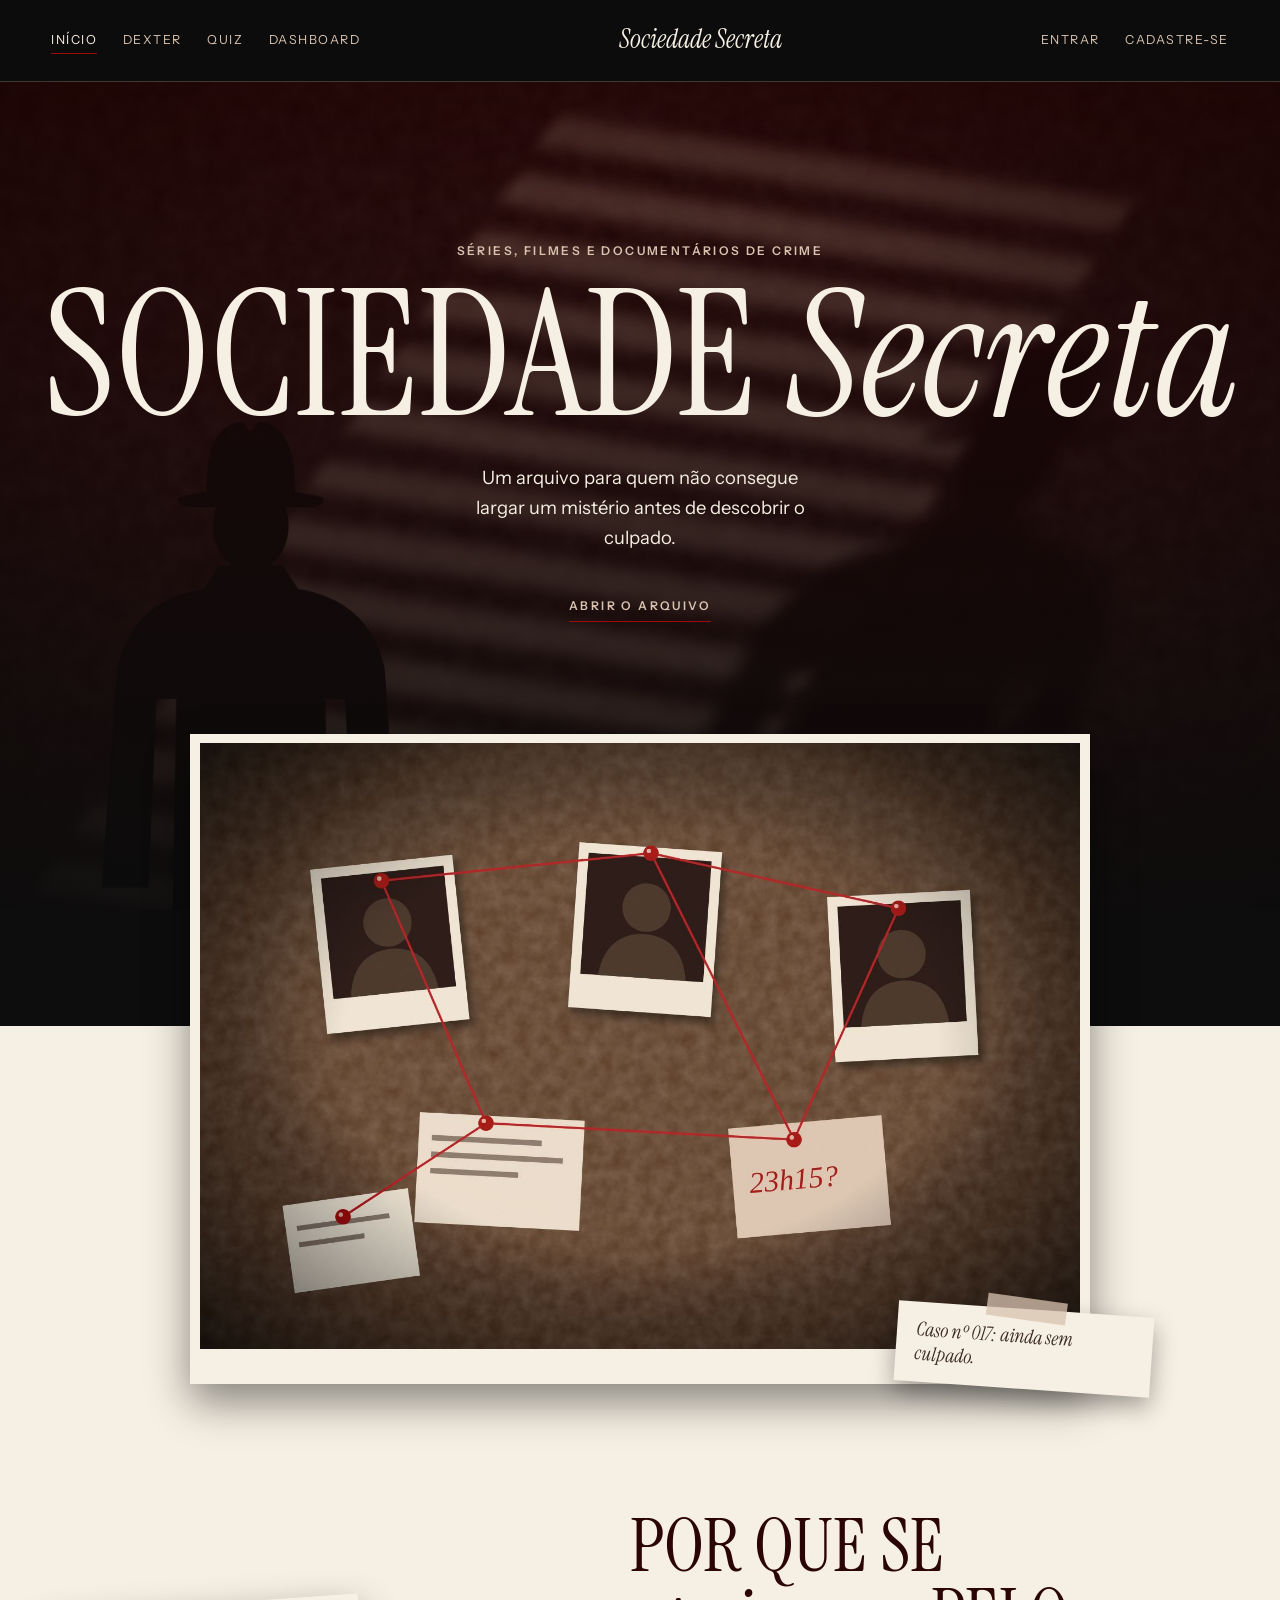
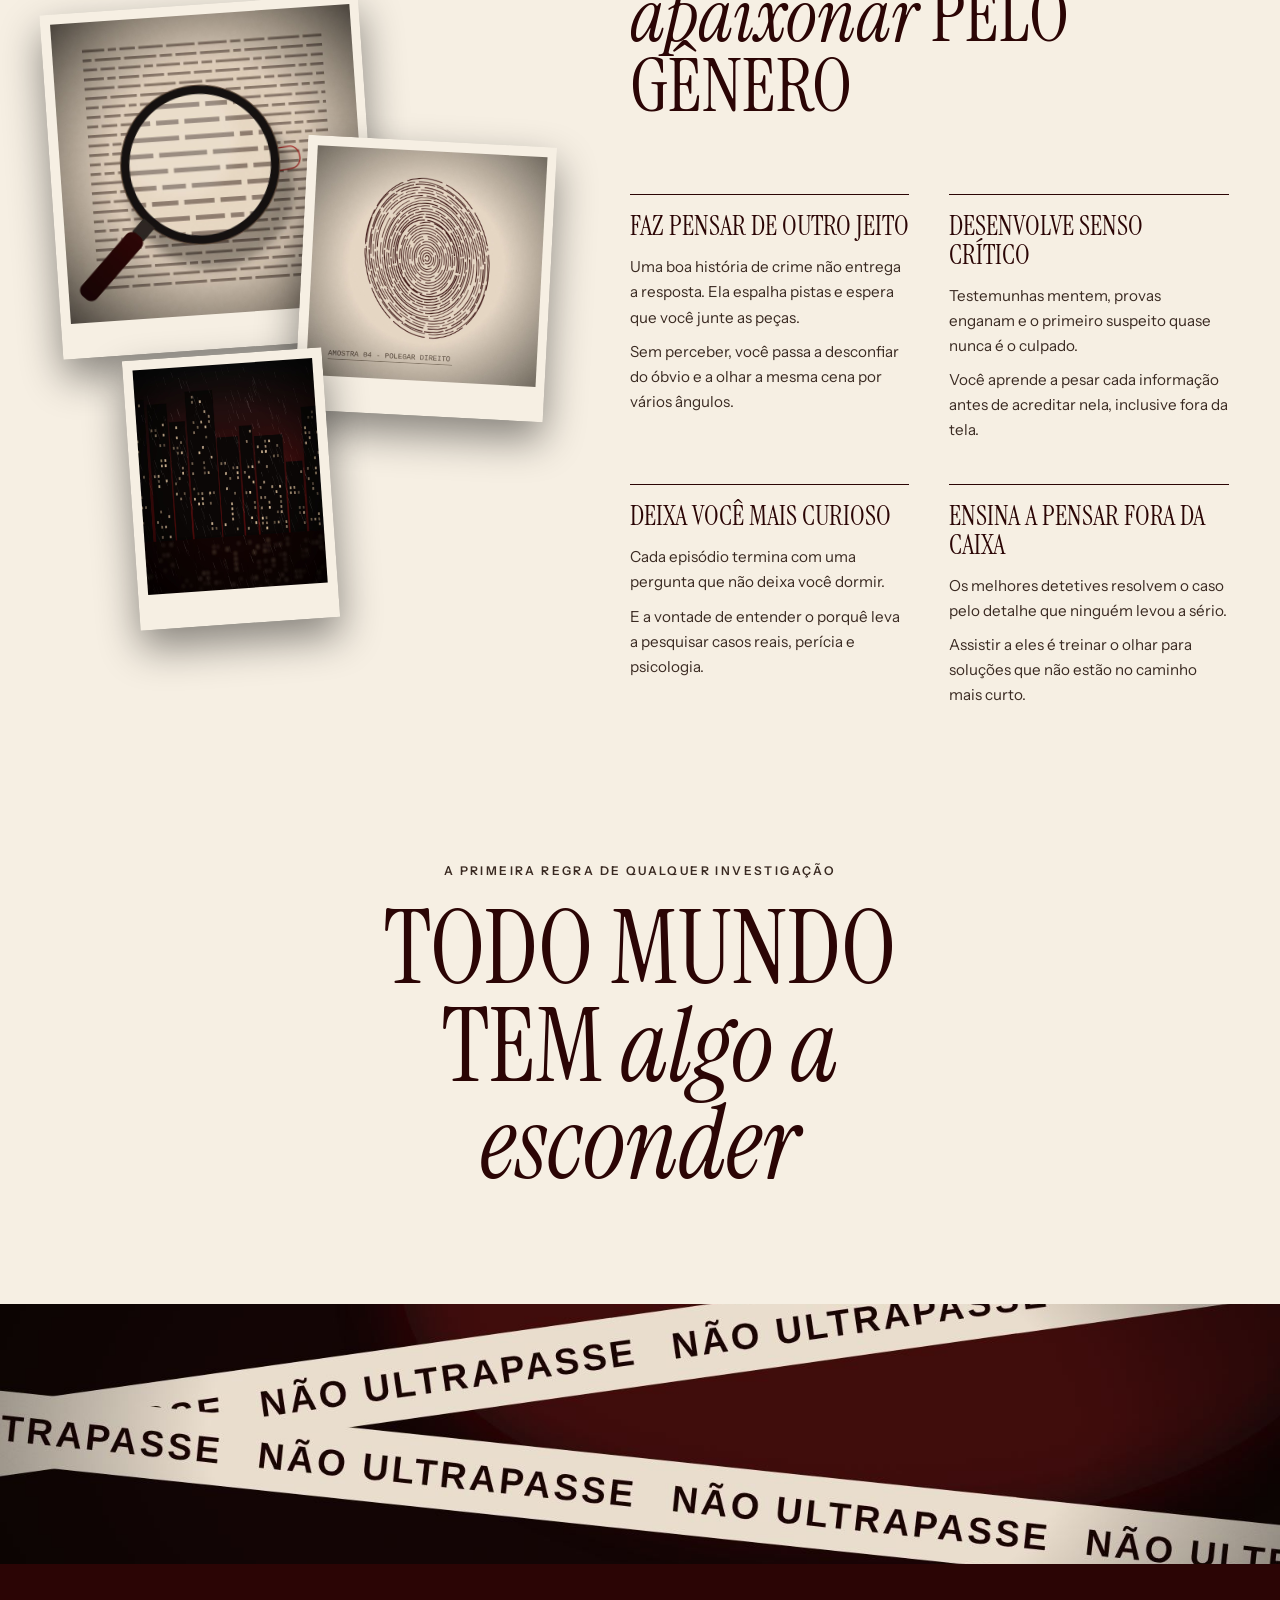
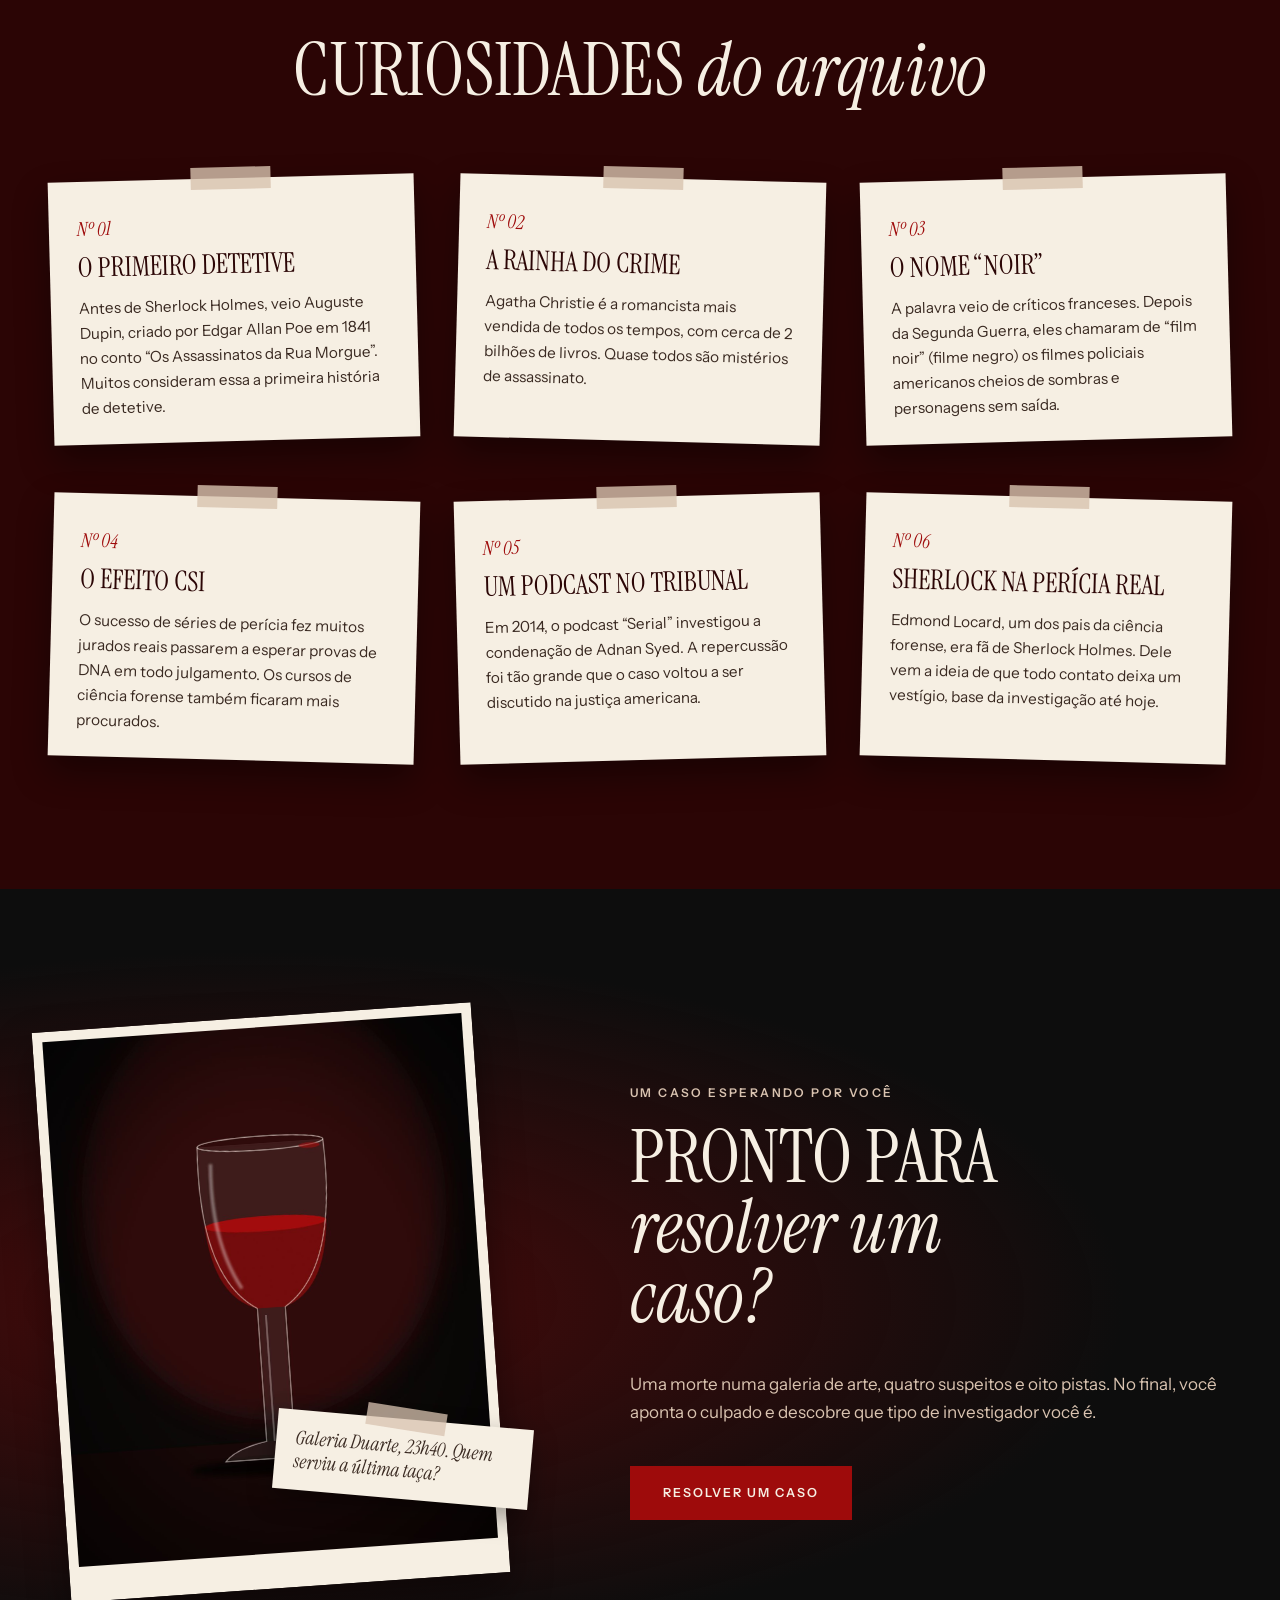
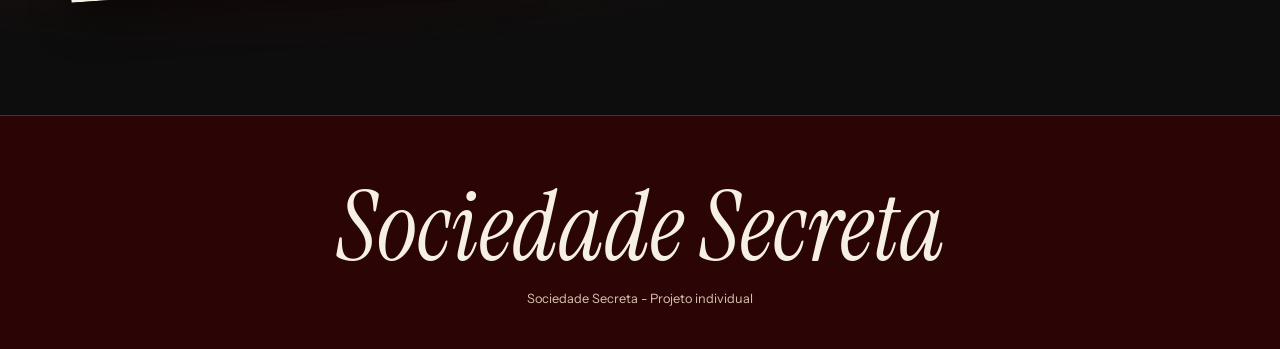
==== public/index.html @ 2623f2fc "Estrutura do projeto e telas principais" ====
<!DOCTYPE html>
<html lang="pt-BR">
<head>
    <!-- Acentos e caracteres especiais -->
    <meta charset="UTF-8">
    <!-- Faz a página se ajustar à tela do celular -->
    <meta name="viewport" content="width=device-width, initial-scale=1.0">
    <title>Sociedade Secreta | Início</title>
    <!-- Fontes do Google: Instrument Serif (títulos) e Instrument Sans (textos) -->
    <link rel="preconnect" href="https://fonts.googleapis.com">
    <link rel="preconnect" href="https://fonts.gstatic.com" crossorigin>
    <link rel="stylesheet" href="https://fonts.googleapis.com/css2?family=Instrument+Sans:wght@400;600&family=Instrument+Serif:ital@0;1&display=swap">
    <!-- CSS comum a todas as páginas -->
    <link rel="stylesheet" href="css/base.css">
    <!-- CSS só desta página -->
    <link rel="stylesheet" href="css/index.css">
</head>
<body>

    <!-- MENU: igual nas 3 páginas -->
    <!-- aria-current="page" marca a página em que a pessoa está -->
    <nav class="menu">
        <a href="index.html" class="logo">Sociedade Secreta</a>
        <a href="index.html" aria-current="page">Início</a>
        <a href="dexter.html">Dexter</a>
        <a href="quiz.html">Quiz</a>
        <a href="dashboard.html">Dashboard</a>
        <a href="login.html">Entrar</a>
        <a href="cadastro.html">Cadastre-se</a>
    </nav>

    <!-- 1. CABEÇALHO: foto de fundo, nome do site e frase de mistério -->
    <header class="cabecalho">
        <p class="rotulo">Séries, filmes e documentários de crime</p>
        <h1>Sociedade <em>Secreta</em></h1>
        <p class="frase">Um arquivo para quem não consegue largar um mistério antes de descobrir o culpado.</p>
        <a href="#por-que" class="rolar">Abrir o arquivo</a>
    </header>

    <!-- <main> guarda o conteúdo principal da página -->
    <main>

        <!-- Foto grande que fica metade no cabeçalho, metade na seção clara -->
        <div class="foto-entrada">
            <img src="img/quadro-pistas.jpg" alt="Quadro de investigação com fotos de suspeitos ligadas por um fio vermelho" class="moldura">
            <p class="bilhete">Caso nº 017: ainda sem culpado.</p>
        </div>

        <!-- 2. POR QUE SE APAIXONAR: colagem de fotos + 4 cartões -->
        <section id="por-que" class="secao-motivos">

            <!-- Colagem: fotos sobrepostas e tortas -->
            <div class="colagem">
                <img src="img/lupa.jpg" alt="Lupa sobre um documento datilografado" class="moldura gira-esq foto-1">
                <img src="img/digital.jpg" alt="Impressão digital em papel" class="moldura gira-dir foto-2">
                <img src="img/cidade-chuva.jpg" alt="Prédios à noite na chuva" class="moldura gira-esq foto-3">
            </div>

            <div class="motivos-texto">
                <h2>Por que se <em>apaixonar</em> pelo gênero</h2>

                <!-- Cada <article> é um cartão -->
                <article class="cartao">
                    <h3>Faz pensar de outro jeito</h3>
                    <p>Uma boa história de crime não entrega a resposta. Ela espalha pistas e espera que você junte as peças.</p>
                    <p>Sem perceber, você passa a desconfiar do óbvio e a olhar a mesma cena por vários ângulos.</p>
                </article>

                <article class="cartao">
                    <h3>Desenvolve senso crítico</h3>
                    <p>Testemunhas mentem, provas enganam e o primeiro suspeito quase nunca é o culpado.</p>
                    <p>Você aprende a pesar cada informação antes de acreditar nela, inclusive fora da tela.</p>
                </article>

                <article class="cartao">
                    <h3>Deixa você mais curioso</h3>
                    <p>Cada episódio termina com uma pergunta que não deixa você dormir.</p>
                    <p>E a vontade de entender o porquê leva a pesquisar casos reais, perícia e psicologia.</p>
                </article>

                <article class="cartao">
                    <h3>Ensina a pensar fora da caixa</h3>
                    <p>Os melhores detetives resolvem o caso pelo detalhe que ninguém levou a sério.</p>
                    <p>Assistir a eles é treinar o olhar para soluções que não estão no caminho mais curto.</p>
                </article>
            </div>
        </section>

        <!-- FRASE DE DESTAQUE: faz a ponte para as curiosidades -->
        <section class="secao-frase">
            <p class="rotulo">A primeira regra de qualquer investigação</p>
            <h2>Todo mundo tem <em>algo a esconder</em></h2>
        </section>

        <!-- 3. CURIOSIDADES: 6 fichas presas com fita -->
        <!-- O número "Nº 01, Nº 02..." é criado pelo CSS -->
        <section id="curiosidades" class="secao-curiosidades">
            <img src="img/fita.jpg" alt="" class="faixa-fita">
            <h2>Curiosidades <em>do arquivo</em></h2>

            <article class="cartao">
                <h3>O primeiro detetive</h3>
                <p>Antes de Sherlock Holmes, veio Auguste Dupin, criado por Edgar Allan Poe em 1841 no conto “Os Assassinatos da Rua Morgue”. Muitos consideram essa a primeira história de detetive.</p>
            </article>

            <article class="cartao">
                <h3>A rainha do crime</h3>
                <p>Agatha Christie é a romancista mais vendida de todos os tempos, com cerca de 2 bilhões de livros. Quase todos são mistérios de assassinato.</p>
            </article>

            <article class="cartao">
                <h3>O nome “noir”</h3>
                <p>A palavra veio de críticos franceses. Depois da Segunda Guerra, eles chamaram de “film noir” (filme negro) os filmes policiais americanos cheios de sombras e personagens sem saída.</p>
            </article>

            <article class="cartao">
                <h3>O efeito CSI</h3>
                <p>O sucesso de séries de perícia fez muitos jurados reais passarem a esperar provas de DNA em todo julgamento. Os cursos de ciência forense também ficaram mais procurados.</p>
            </article>

            <article class="cartao">
                <h3>Um podcast no tribunal</h3>
                <p>Em 2014, o podcast “Serial” investigou a condenação de Adnan Syed. A repercussão foi tão grande que o caso voltou a ser discutido na justiça americana.</p>
            </article>

            <article class="cartao">
                <h3>Sherlock na perícia real</h3>
                <p>Edmond Locard, um dos pais da ciência forense, era fã de Sherlock Holmes. Dele vem a ideia de que todo contato deixa um vestígio, base da investigação até hoje.</p>
            </article>
        </section>

        <!-- 4. CHAMADA FINAL: foto da taça + convite para o quiz -->
        <section id="chamada" class="secao-chamada">
            <div class="chamada-foto">
                <img src="img/taca.jpg" alt="Taça de vinho tinto em uma mesa escura" class="moldura gira-esq">
                <p class="bilhete">Galeria Duarte, 23h40. Quem serviu a última taça?</p>
            </div>
            <div class="chamada-texto">
                <p class="rotulo">Um caso esperando por você</p>
                <h2>Pronto para <em>resolver um caso?</em></h2>
                <p>Uma morte numa galeria de arte, quatro suspeitos e oito pistas. No final, você aponta o culpado e descobre que tipo de investigador você é.</p>
                <!-- Link com cara de botão (visual no base.css) -->
                <a href="quiz.html" class="botao">Resolver um caso</a>
            </div>
        </section>

    </main>

    <!-- 5. RODAPÉ -->
    <footer class="rodape">
        <p class="logo-rodape"><em>Sociedade Secreta</em></p>
        <p>Sociedade Secreta - Projeto individual</p>
    </footer>

</body>
</html>
---- public/css/base.css ----
/* =============================================
   BASE - Sociedade Secreta
   Estilos que TODAS as páginas usam:
   cores, fontes, menu, botões, molduras,
   bilhetes e rodapé.
   ============================================= */


/* ---------- CORES E FONTES (variáveis) ---------- */
/* Para usar uma cor: color: var(--creme); */
:root {
    --vinho-escuro: #2B0505;
    --vinho: #4A0A0A;
    --carvao: #0D0D0D;
    --sangue: #9E0B0B;
    --creme: #F6EFE3;
    --bege: #D9C3B0;
    --tinta: #3A2A22;             /* marrom escuro para texto sobre creme */
    --erro: #F4A9A0;              /* vermelho claro, legível no escuro */
    --linha: rgba(217, 195, 176, 0.25);

    --fonte-titulo: "Instrument Serif", "Times New Roman", serif;
    --fonte-texto: "Instrument Sans", "Segoe UI", Arial, sans-serif;
}


/* ---------- AJUSTES GERAIS ---------- */

* {
    box-sizing: border-box;
}

html {
    scroll-behavior: smooth; /* rolagem suave nos links internos (#) */
}

body {
    margin: 0;
    background-color: var(--carvao);
    color: var(--bege);
    font-family: var(--fonte-texto);
    font-size: 1.0625rem;
    line-height: 1.65;
}

/* Títulos: serifada, em caixa alta e com linhas bem juntas */
h1, h2, h3 {
    font-family: var(--fonte-titulo);
    font-weight: 400;
    color: var(--creme);
    text-transform: uppercase;
    line-height: 0.95;
    margin: 0 0 0.5em;
}

/* <em> dentro do título: itálico e sem caixa alta */
h1 em, h2 em, h3 em {
    text-transform: none;
}

h2 {
    font-size: clamp(2.6rem, 6vw, 4.6rem);
}

h3 {
    font-size: 1.7rem;
    line-height: 1.05;
}

p {
    margin: 0 0 1em;
    max-width: 62ch;
}

img {
    max-width: 100%;
    display: block;
}


/* ---------- RÓTULO PEQUENO ---------- */
/* Texto miúdo acima de alguns títulos, como etiqueta de arquivo */

.rotulo {
    font-size: 0.75rem;
    font-weight: 600;
    letter-spacing: 0.2em;
    text-transform: uppercase;
    margin-bottom: 1.25rem;
}


/* ---------- MENU ---------- */
/* Links à esquerda, logo no meio, conta à direita.
   "order" muda a ordem visual sem mexer no HTML. */

.menu {
    position: sticky;
    top: 0;
    z-index: 20;
    display: flex;
    align-items: center;
    gap: 1.6rem;
    padding: 1rem 4vw;
    background-color: rgba(13, 13, 13, 0.9);
    border-bottom: 1px solid var(--linha);
    font-size: 0.78rem;
    letter-spacing: 0.12em;
    text-transform: uppercase;
}

.menu a {
    order: 1;
    color: var(--bege);
    text-decoration: none;
    padding: 0.2rem 0;
    border-bottom: 1px solid transparent;
    transition: color 0.2s, border-color 0.2s;
}

.menu a:hover,
.menu a[aria-current="page"] {
    color: var(--creme);
    border-bottom-color: var(--sangue);
}

/* Logo no meio, empurrando os lados */
.menu .logo {
    order: 2;
    margin: 0 auto;
    font-family: var(--fonte-titulo);
    font-style: italic;
    font-size: 1.6rem;
    letter-spacing: 0;
    text-transform: none;
    color: var(--creme);
    border: 0;
}

.menu a[href="login.html"],
.menu a[href="cadastro.html"] {
    order: 3;
}


/* ---------- BOTÕES ---------- */
/* .botao é um link com cara de botão; button é o botão de verdade */

.botao,
button {
    display: inline-block;
    padding: 1rem 2rem;
    background-color: var(--sangue);
    color: var(--creme);
    border: 1px solid var(--sangue);
    border-radius: 0;
    font-family: var(--fonte-texto);
    font-size: 0.78rem;
    font-weight: 600;
    letter-spacing: 0.16em;
    text-transform: uppercase;
    text-decoration: none;
    cursor: pointer;
    transition: background-color 0.25s, color 0.25s, border-color 0.25s;
}

.botao:hover,
button:hover {
    background-color: var(--creme);
    color: var(--vinho-escuro);
    border-color: var(--creme);
}


/* ---------- FOCO VISÍVEL (acessibilidade) ---------- */

a:focus-visible,
button:focus-visible,
input:focus-visible {
    outline: 2px solid var(--creme);
    outline-offset: 3px;
}


/* ---------- MOLDURA DE FOTO ---------- */
/* Borda creme grossa e sombra, como uma foto revelada.
   .gira-esq e .gira-dir deixam a foto um pouco torta. */

.moldura {
    background-color: var(--creme);
    padding: 0.6rem 0.6rem 2.2rem;
    box-shadow: 0 18px 40px rgba(0, 0, 0, 0.45);
    transition: transform 0.4s;
}

.gira-esq { transform: rotate(-4deg); }
.gira-dir { transform: rotate(3deg); }

/* Ao passar o mouse, a foto se endireita */
.moldura:hover {
    transform: rotate(0deg) scale(1.02);
}


/* ---------- BILHETE ---------- */
/* Papel solto com um pedaço de fita adesiva em cima */

.bilhete {
    position: relative;
    display: inline-block;
    max-width: 16rem;
    padding: 1rem 1.2rem;
    background-color: var(--creme);
    color: var(--tinta);
    font-family: var(--fonte-titulo);
    font-style: italic;
    font-size: 1.2rem;
    line-height: 1.25;
    box-shadow: 0 10px 24px rgba(0, 0, 0, 0.35);
    transform: rotate(-3deg);
}

/* A fita: um retângulo claro e transparente */
.bilhete::before {
    content: "";
    position: absolute;
    top: -0.7rem;
    left: 50%;
    width: 5rem;
    height: 1.4rem;
    margin-left: -2.5rem;
    background-color: rgba(217, 195, 176, 0.75);
    transform: rotate(4deg);
}


/* ---------- RODAPÉ ---------- */

.rodape {
    padding: 4rem 4vw 2.5rem;
    background-color: var(--vinho-escuro);
    border-top: 1px solid var(--sangue);
    text-align: center;
}

.rodape .logo-rodape {
    margin: 0 auto 0.75rem;
    max-width: none;
    font-family: var(--fonte-titulo);
    font-size: clamp(2.6rem, 8vw, 6rem);
    line-height: 1;
    color: var(--creme);
}

.rodape p {
    margin: 0 auto;
    font-size: 0.8rem;
}


/* ---------- CELULAR ---------- */

@media (max-width: 700px) {
    /* Logo numa linha só e links embaixo, centralizados */
    .menu {
        position: static;
        flex-wrap: wrap;
        justify-content: center;
        gap: 0.4rem 1.1rem;
        padding: 1rem;
    }
    .menu .logo {
        order: 0;
        width: 100%;
        text-align: center;
    }
    .rodape {
        padding: 3rem 1rem 2rem;
    }
}


/* ---------- MENOS MOVIMENTO ---------- */
/* Respeita quem pediu no sistema para reduzir animações */

@media (prefers-reduced-motion: reduce) {
    * {
        animation: none !important;
        transition: none !important;
        scroll-behavior: auto !important;
    }
}
---- public/css/index.css ----
/* =============================================
   INÍCIO (index.html)
   Cores, fontes, menu, botões, molduras,
   bilhetes e rodapé estão em base.css.
   ============================================= */


/* ---------- 1. CABEÇALHO ---------- */
/* Foto de fundo coberta por uma camada vinho,
   para o texto continuar legível. */

.cabecalho {
    min-height: 92vh;
    display: flex;
    flex-direction: column;
    align-items: center;
    justify-content: center;
    padding: 6rem 1rem 14rem; /* espaço embaixo para a foto que "sobe" */
    text-align: center;
    background:
        linear-gradient(rgba(43, 5, 5, 0.55), rgba(13, 13, 13, 0.85)),
        url("../img/persiana.jpg") center / cover;
}

.cabecalho h1 {
    font-size: clamp(4rem, 14vw, 11rem);
    line-height: 0.85;
    margin-bottom: 2rem;
}

/* Frase com uma tarja preta por cima, como documento censurado.
   A tarja sai ao carregar a página. */
.cabecalho .frase {
    position: relative;
    max-width: 30ch;
    font-size: 1.15rem;
    color: var(--creme);
}

.cabecalho .frase::after {
    content: "";
    position: absolute;
    inset: -0.2rem -0.4rem;
    background-color: var(--carvao);
    transform: scaleX(0);   /* estado final: tarja escondida */
    transform-origin: right;
    animation: tirar-tarja 1.1s ease-in-out 0.7s both;
}

@keyframes tirar-tarja {
    from { transform: scaleX(1); }
    to   { transform: scaleX(0); }
}

/* Link discreto para descer até o conteúdo */
.rolar {
    margin-top: 1.5rem;
    color: var(--bege);
    font-size: 0.75rem;
    font-weight: 600;
    letter-spacing: 0.2em;
    text-transform: uppercase;
    text-decoration: none;
    border-bottom: 1px solid var(--sangue);
    padding-bottom: 0.3rem;
}

.rolar:hover {
    color: var(--creme);
}


/* ---------- FOTO DE ENTRADA ---------- */
/* Margem negativa faz a foto subir por cima do cabeçalho.
   O fundo é metade transparente e metade creme. */

.foto-entrada {
    position: relative;
    margin-top: -11rem;
    padding: 0 4vw;
    background: linear-gradient(transparent 0 45%, var(--creme) 45%);
}

.foto-entrada img {
    width: min(900px, 100%);
    margin: 0 auto;
}

.foto-entrada .bilhete {
    position: absolute;
    right: 10%;
    bottom: -1.5rem;
    transform: rotate(4deg);
}


/* ---------- 2. POR QUE SE APAIXONAR ---------- */
/* Seção creme: colagem de fotos à esquerda, texto à direita */

.secao-motivos {
    display: grid;
    grid-template-columns: 5fr 6fr;
    gap: 5rem;
    align-items: center;
    padding: 8rem 4vw 6rem;
    background-color: var(--creme);
    color: var(--tinta);
}

/* Colagem: as fotos ficam soltas dentro desta caixa */
.colagem {
    position: relative;
    height: 620px;
}

.colagem img {
    position: absolute;
}

.colagem .foto-1 { top: 0;     left: 0;   width: 64%; z-index: 1; }
.colagem .foto-2 { top: 22%;   right: 0;  width: 50%; z-index: 2; }
.colagem .foto-3 { bottom: 0;  left: 16%; width: 40%; z-index: 3; }

.motivos-texto h2 {
    color: var(--vinho-escuro);
    margin-bottom: 2.5rem;
}

/* Os 4 cartões em duas colunas */
.motivos-texto {
    display: grid;
    grid-template-columns: 1fr 1fr;
    gap: 2rem 2.5rem;
}

.motivos-texto h2 {
    grid-column: 1 / -1;
}

.secao-motivos .cartao {
    border-top: 1px solid var(--vinho-escuro);
    padding-top: 1.1rem;
}

.secao-motivos h3 {
    color: var(--vinho-escuro);
}

.secao-motivos .cartao p {
    font-size: 0.95rem;
    margin-bottom: 0.6em;
}


/* ---------- FRASE DE DESTAQUE ---------- */

.secao-frase {
    padding: 3rem 4vw 7rem;
    background-color: var(--creme);
    color: var(--tinta);
    text-align: center;
}

.secao-frase .rotulo {
    margin: 0 auto 1.25rem;
}

.secao-frase h2 {
    margin: 0 auto;
    max-width: 14ch;
    font-size: clamp(3rem, 8vw, 6.5rem);
    color: var(--vinho-escuro);
}


/* ---------- 3. CURIOSIDADES ---------- */
/* Fundo vinho com fichas creme presas por fita.
   Cada ficha ganha um número (Nº 01, Nº 02...). */

.secao-curiosidades {
    display: grid;
    grid-template-columns: repeat(3, 1fr);
    gap: 3.5rem 2.5rem;
    padding: 0 4vw 8rem;
    background-color: var(--vinho-escuro);
    counter-reset: arquivo;
}

/* Faixa de fita de isolamento no topo da seção */
.faixa-fita {
    grid-column: 1 / -1;
    width: calc(100% + 8vw);
    max-width: none;
    height: 260px;
    margin-left: -4vw;
    object-fit: cover;
}

.secao-curiosidades h2 {
    grid-column: 1 / -1;
    text-align: center;
    margin: 1rem 0 1rem;
}

.secao-curiosidades .cartao {
    position: relative;
    counter-increment: arquivo;
    padding: 2rem 1.75rem 1.5rem;
    background-color: var(--creme);
    color: var(--tinta);
    box-shadow: 0 16px 34px rgba(0, 0, 0, 0.4);
    transform: rotate(-1.5deg);
}

/* Fichas pares tortas para o outro lado */
.secao-curiosidades .cartao:nth-of-type(even) {
    transform: rotate(1.5deg);
}

/* Fita adesiva em cima de cada ficha */
.secao-curiosidades .cartao::after {
    content: "";
    position: absolute;
    top: -0.7rem;
    left: 50%;
    width: 5rem;
    height: 1.4rem;
    margin-left: -2.5rem;
    background-color: rgba(217, 195, 176, 0.8);
}

/* Número da ficha, criado pelo CSS */
.secao-curiosidades .cartao::before {
    content: "Nº " counter(arquivo, decimal-leading-zero);
    display: block;
    margin-bottom: 0.5rem;
    font-family: var(--fonte-titulo);
    font-style: italic;
    font-size: 1.2rem;
    color: var(--sangue);
}

.secao-curiosidades h3 {
    color: var(--vinho-escuro);
}

.secao-curiosidades .cartao p {
    font-size: 0.95rem;
    margin: 0;
}


/* ---------- 4. CHAMADA FINAL ---------- */

.secao-chamada {
    display: grid;
    grid-template-columns: 5fr 6fr;
    gap: 5rem;
    align-items: center;
    padding: 8rem 4vw;
    background:
        radial-gradient(ellipse at 20% 50%, var(--vinho) 0%, transparent 60%),
        var(--carvao);
}

.chamada-foto {
    position: relative;
    max-width: 440px;
}

.chamada-foto .bilhete {
    position: absolute;
    right: -2.5rem;
    bottom: 3rem;
    transform: rotate(5deg);
}

.secao-chamada h2 {
    max-width: 12ch;
}

.secao-chamada p:not(.rotulo) {
    margin-bottom: 2.5rem;
}


/* ---------- TABLET ---------- */

@media (max-width: 960px) {
    .secao-motivos,
    .secao-chamada {
        grid-template-columns: 1fr;
        gap: 3.5rem;
    }
    .colagem {
        height: 520px;
        max-width: 560px;
        width: 100%;
        margin: 0 auto;
    }
    .secao-curiosidades {
        grid-template-columns: 1fr 1fr;
    }
    .chamada-foto {
        margin: 0 auto;
    }
}


/* ---------- CELULAR ---------- */

@media (max-width: 600px) {
    .cabecalho {
        min-height: 80vh;
        padding-bottom: 9rem;
    }
    .foto-entrada {
        margin-top: -7rem;
        padding: 0 1rem;
    }
    .foto-entrada .bilhete {
        right: 1rem;
        font-size: 1rem;
    }
    .secao-motivos,
    .secao-chamada {
        padding: 5rem 1rem 4rem;
    }
    .colagem {
        height: 380px;
    }
    .motivos-texto,
    .secao-curiosidades {
        grid-template-columns: 1fr;
    }
    .secao-curiosidades {
        padding: 0 1rem 5rem;
    }
    .faixa-fita {
        width: calc(100% + 2rem);
        margin-left: -1rem;
        height: 160px;
    }
    .secao-frase {
        padding: 2rem 1rem 5rem;
    }
    .chamada-foto .bilhete {
        right: -0.5rem;
        font-size: 1rem;
    }
}
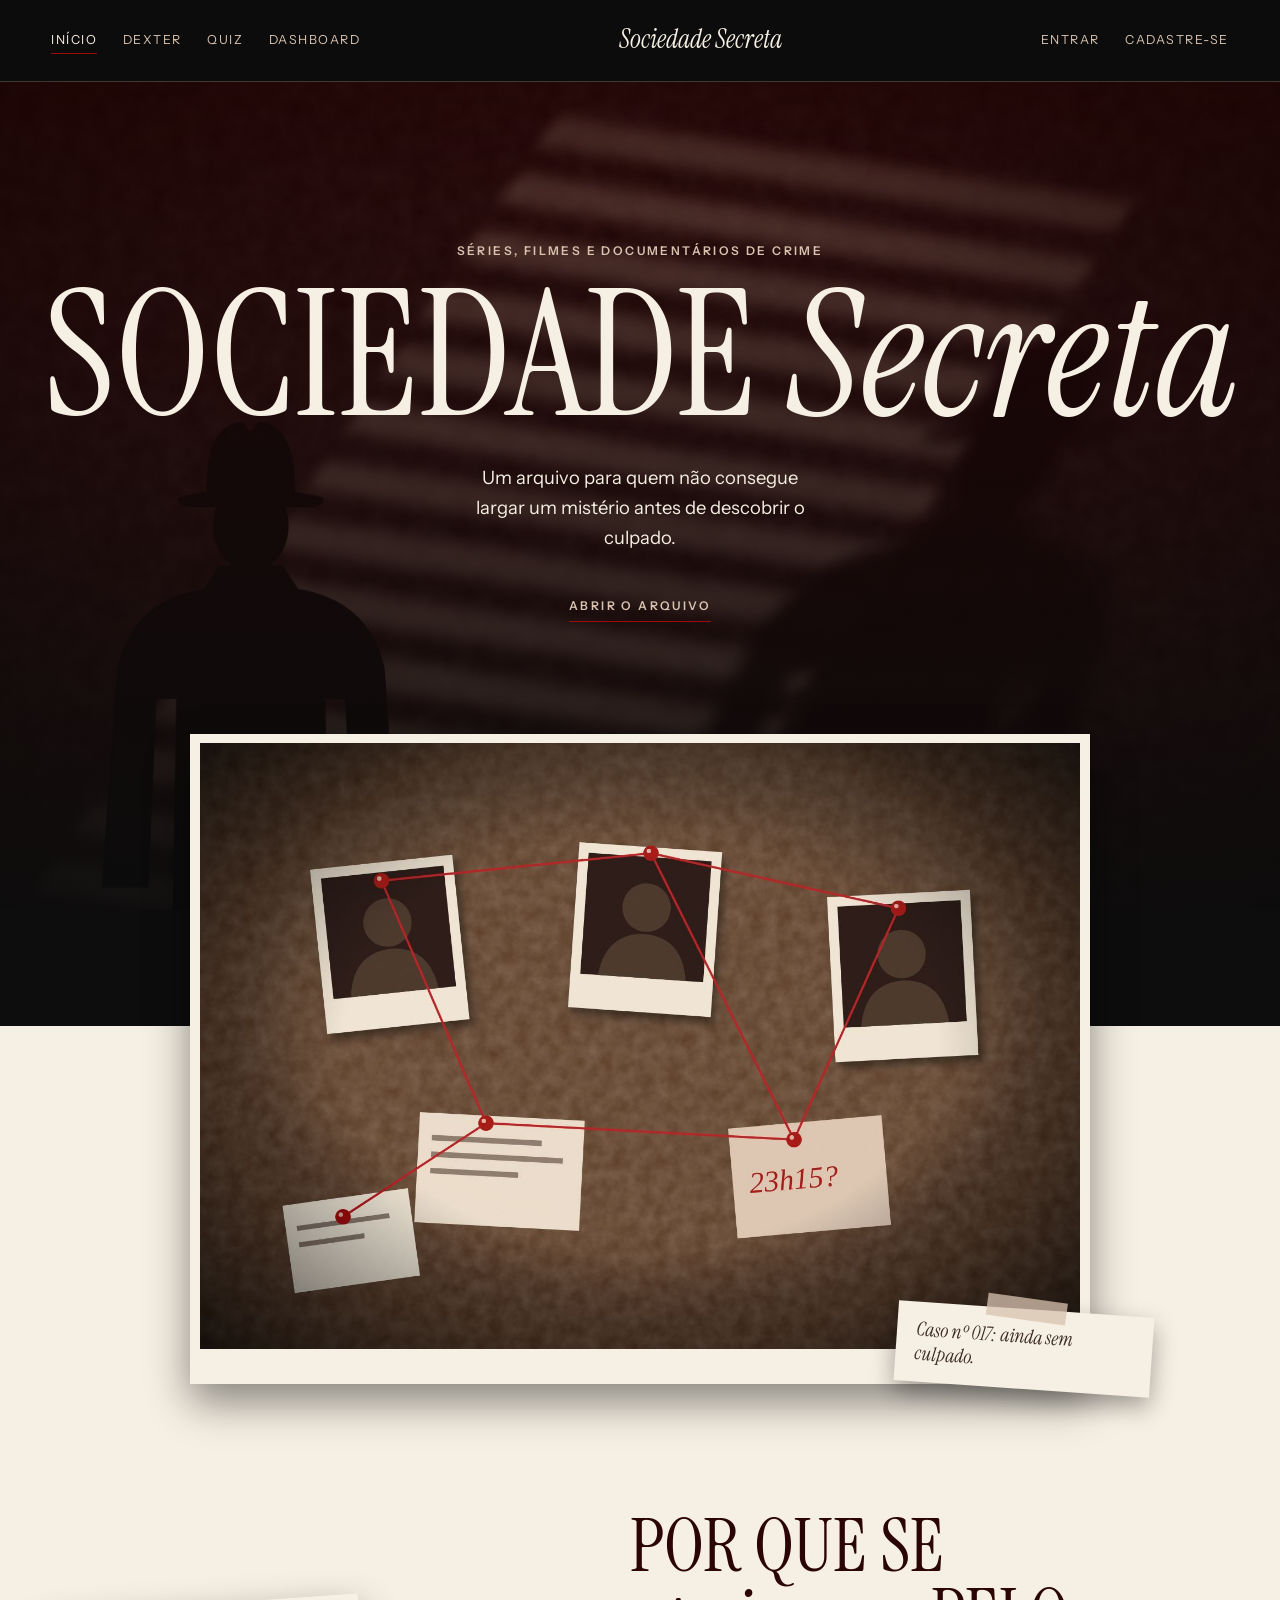
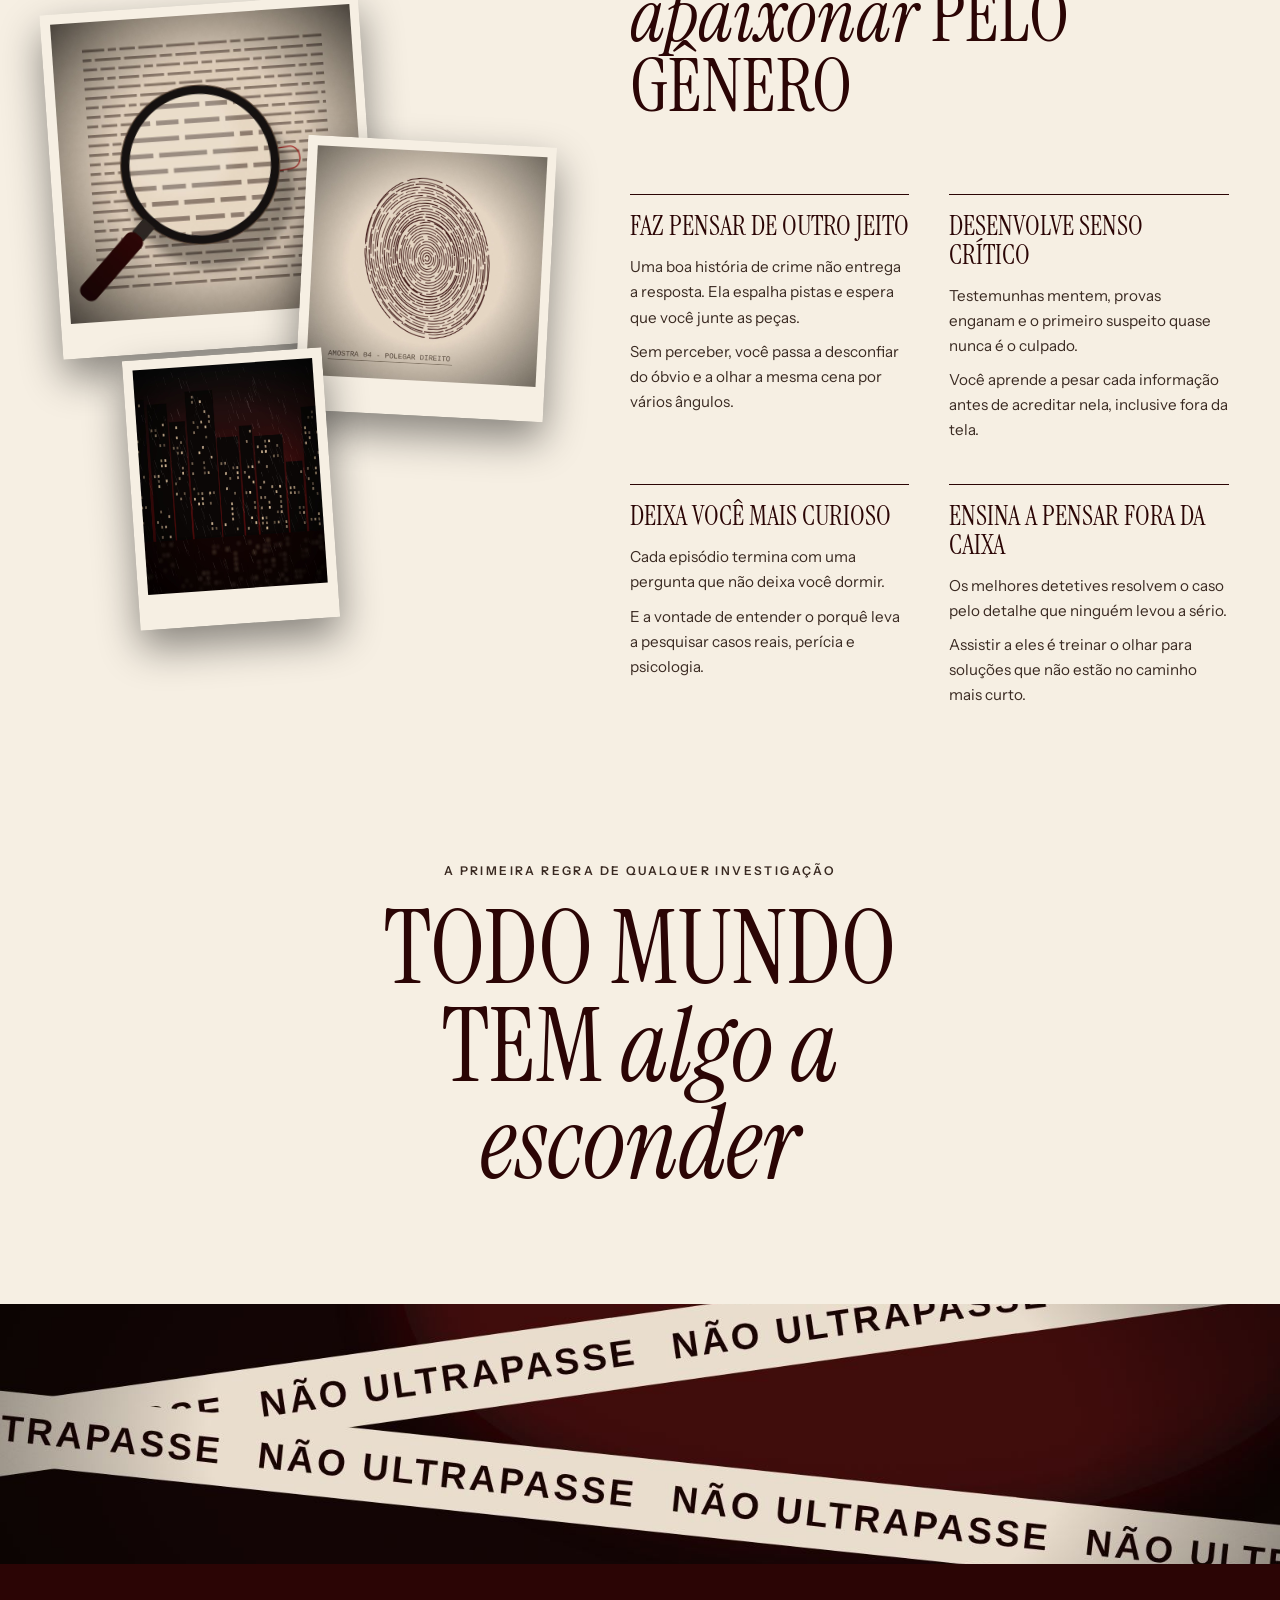
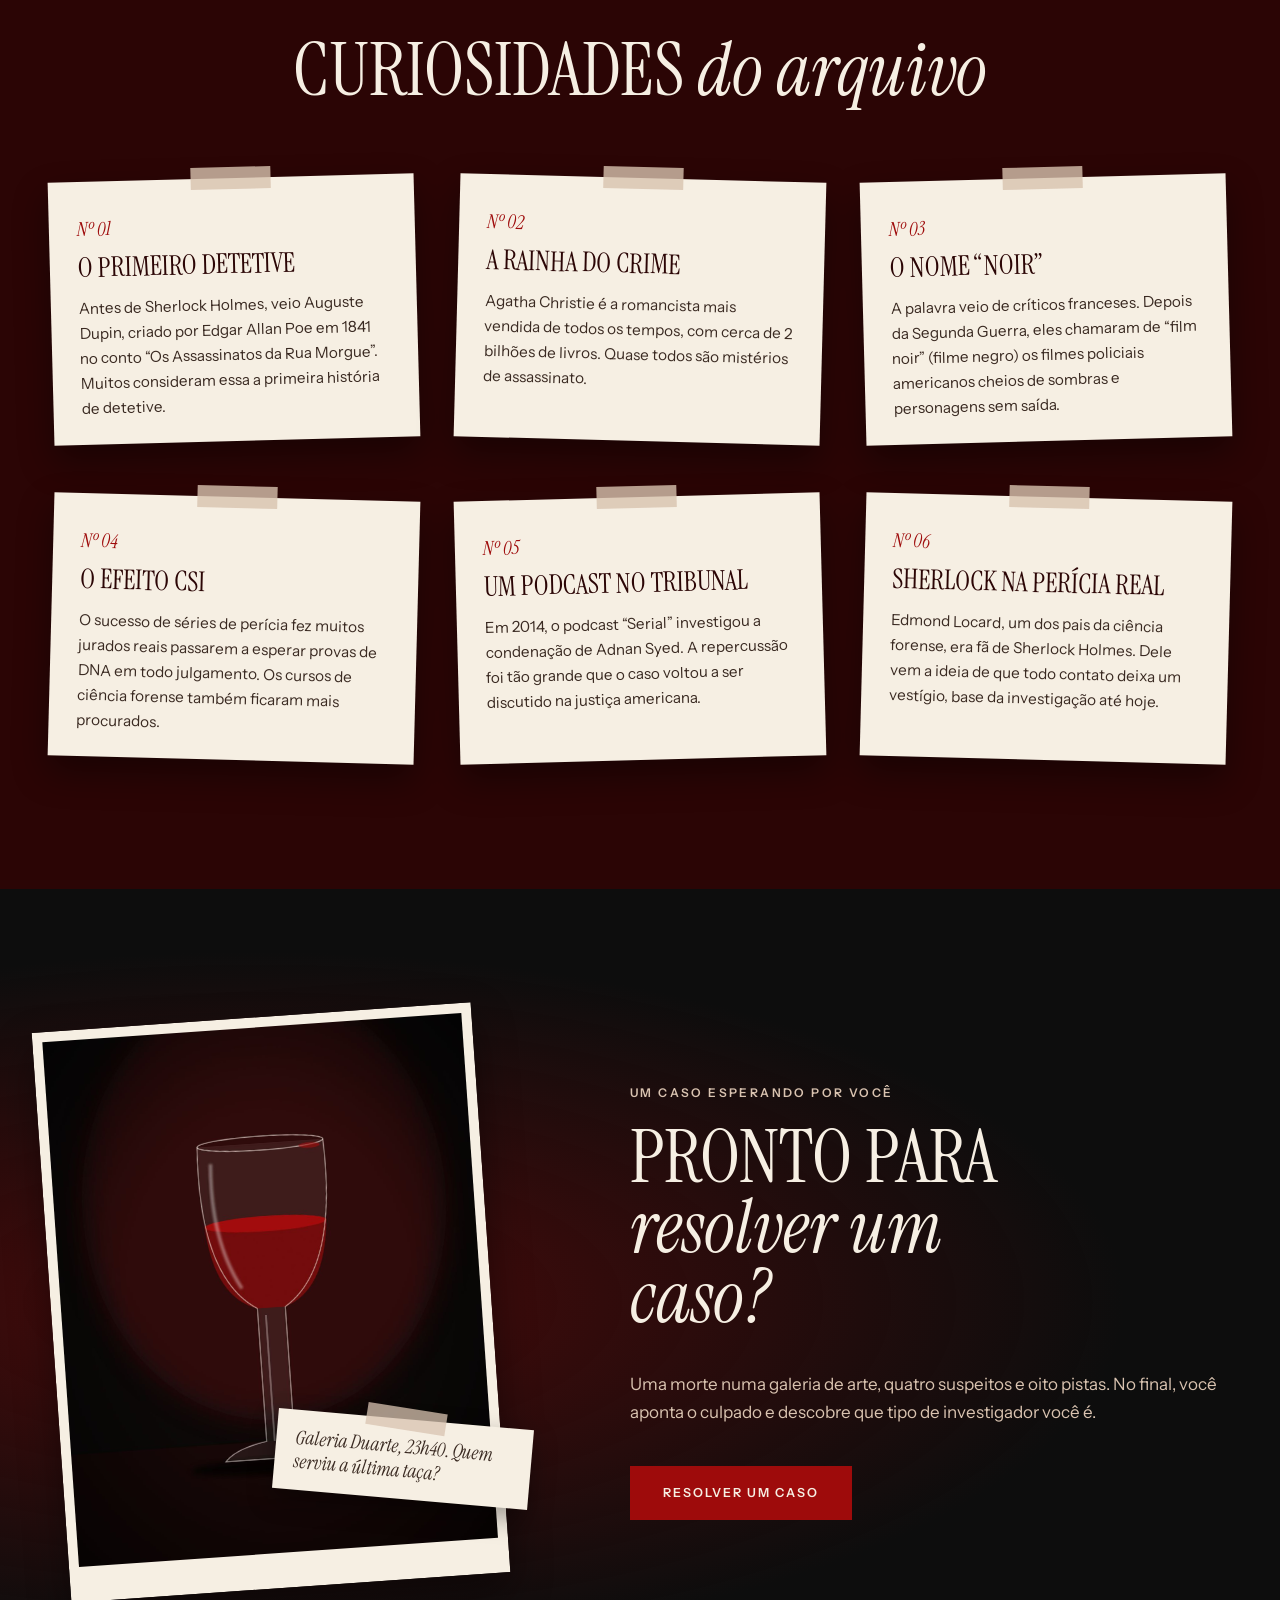
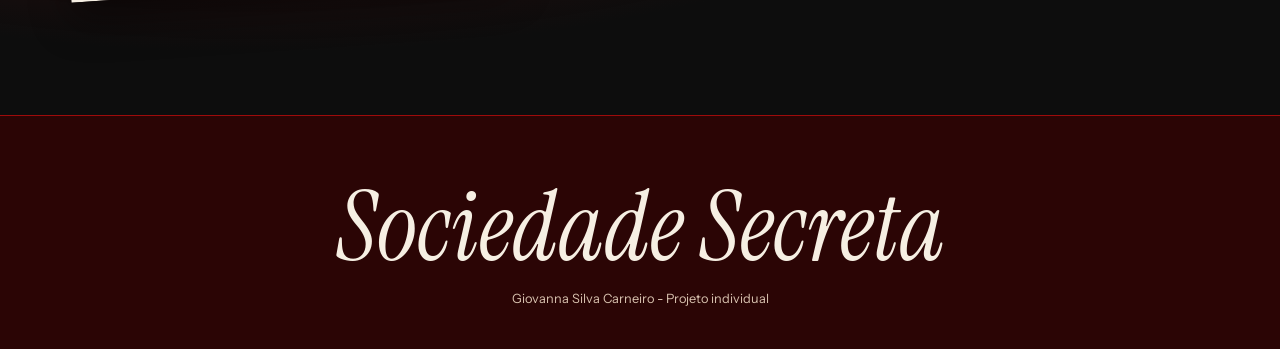
==== commit e9abe45a: "tela de cadastro em html" ====
--- a/public/index.html
+++ b/public/index.html
@@ -146,10 +146,10 @@
 
     </main>
 
-    <!-- 5. RODAPÉ -->
+     <!-- RODAPÉ -->
     <footer class="rodape">
         <p class="logo-rodape"><em>Sociedade Secreta</em></p>
-        <p>Sociedade Secreta - Projeto individual</p>
+        <p>Giovanna Silva Carneiro - Projeto individual</p>
     </footer>
 
 </body>
